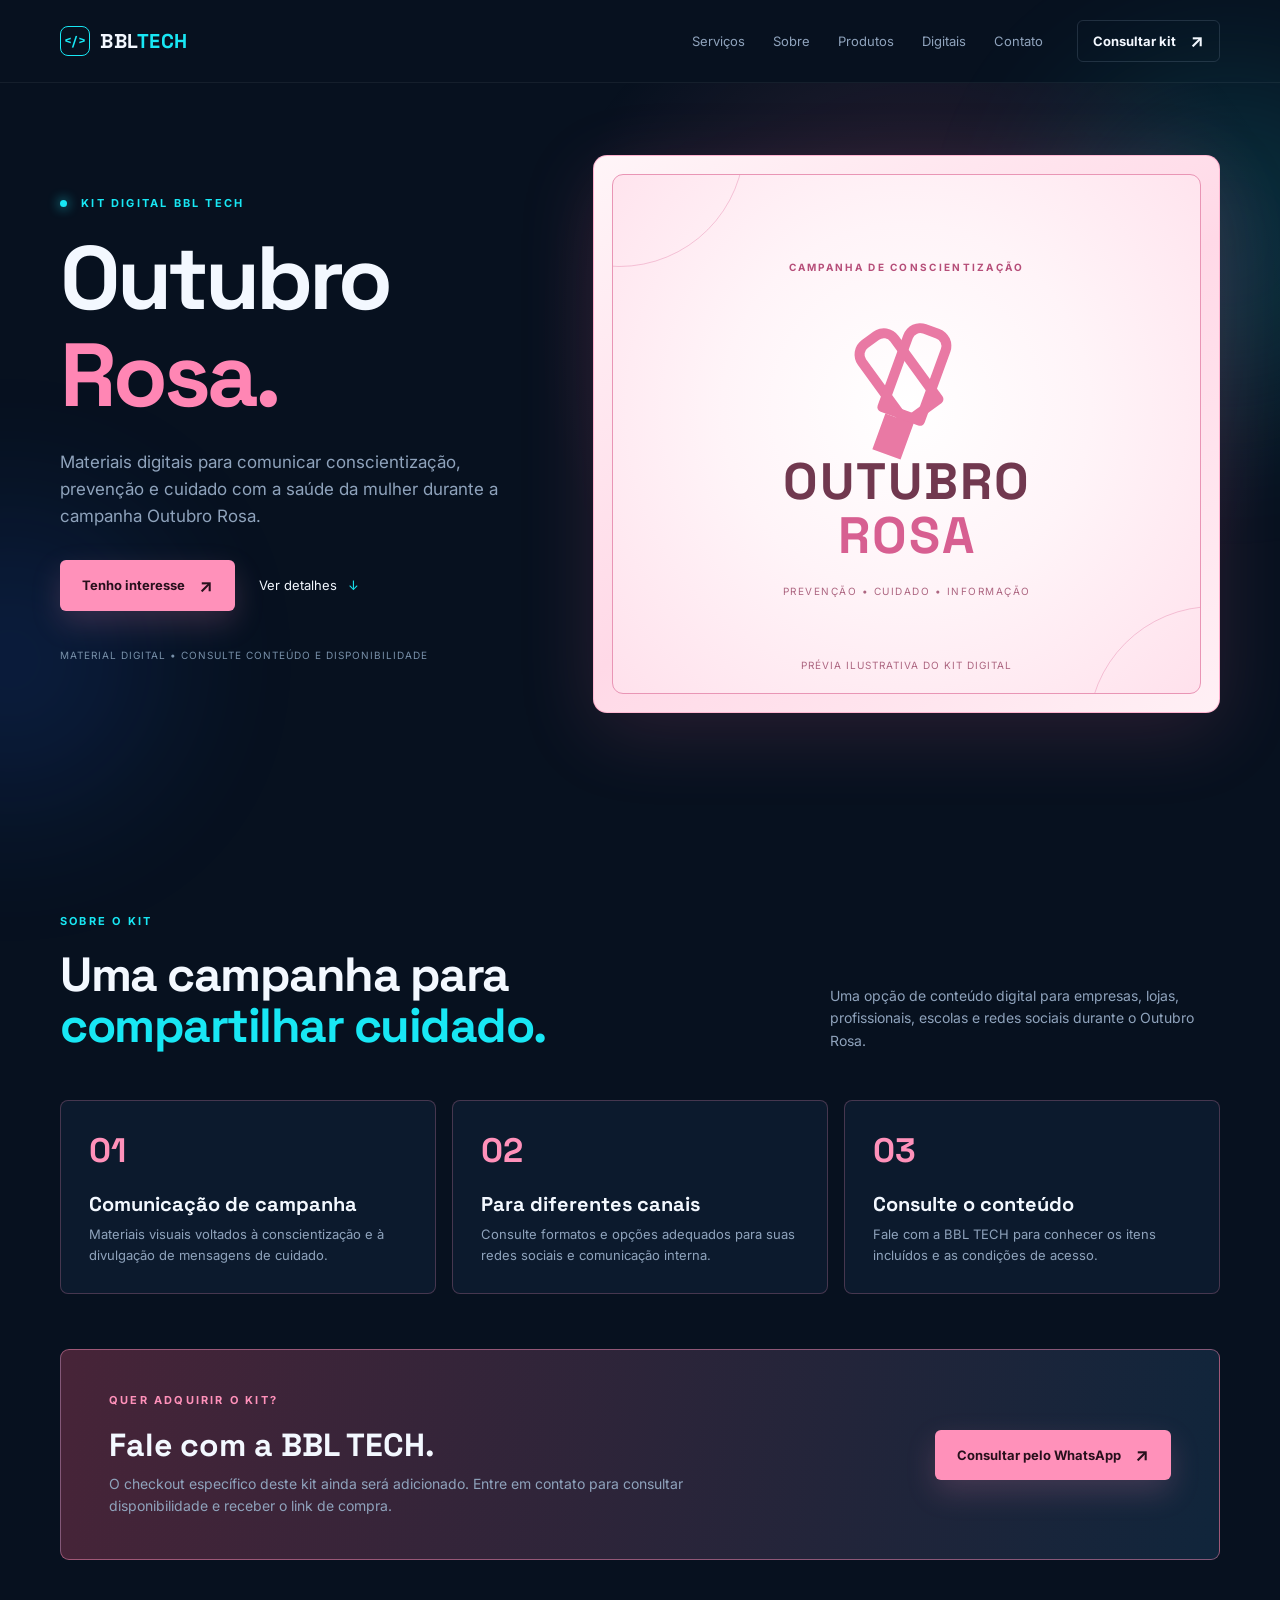
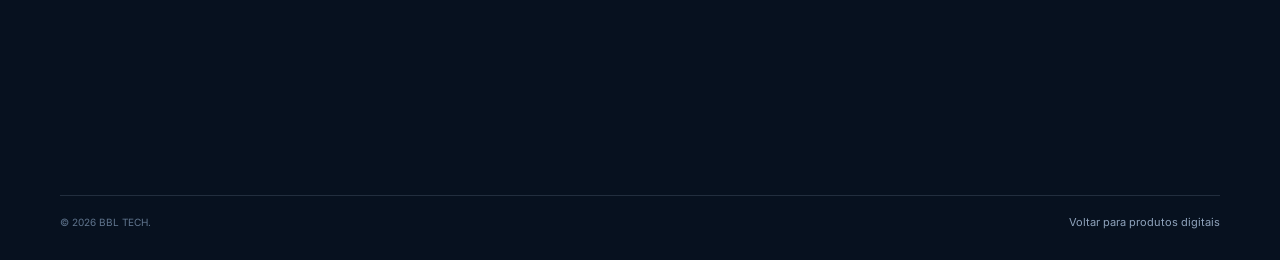
==== kit-outubro-rosa.html @ 15169486 "Adiciona página do Kit Outubro Rosa" ====
<!doctype html>
<html lang="pt-BR">
  <head>
    <meta charset="UTF-8" />
    <meta name="viewport" content="width=device-width, initial-scale=1.0" />
    <meta name="description" content="Conheça o Kit Outubro Rosa da BBL TECH: materiais digitais para campanhas de conscientização e cuidado com a saúde da mulher." />
    <meta name="theme-color" content="#07111f" />
    <title>Kit Outubro Rosa | BBL TECH</title>
    <link rel="preconnect" href="https://fonts.googleapis.com" />
    <link rel="preconnect" href="https://fonts.gstatic.com" crossorigin />
    <link href="https://fonts.googleapis.com/css2?family=Inter:wght@400;500;600;700;800&family=Space+Grotesk:wght@500;600;700&display=swap" rel="stylesheet" />
    <link rel="stylesheet" href="styles.css" />
    <link rel="stylesheet" href="kit-outubro-rosa.css" />
  </head>
  <body>
    <div class="page-glow page-glow--one"></div><div class="page-glow page-glow--two"></div>
    <header class="site-header"><div class="container nav-wrap"><a class="brand" href="index.html"><span class="brand-mark">&lt;/&gt;</span><span>BBL<span class="brand-accent">TECH</span></span></a><button class="menu-toggle" type="button" aria-label="Abrir menu" aria-expanded="false">☰</button><nav class="nav-links" aria-label="Navegação principal"><a href="servicos.html">Serviços</a><a href="sobre.html">Sobre</a><a href="produtos.html">Produtos</a><a href="produtos-digitais.html">Digitais</a><a href="contato.html">Contato</a></nav><a class="button button--small button--outline nav-cta" href="https://wa.me/5592991587858?text=Olá%20BBL%20TECH!%20Tenho%20interesse%20no%20Kit%20Outubro%20Rosa." target="_blank" rel="noopener">Consultar kit <span>↗</span></a></div></header>
    <main>
      <section class="kit-hero kit-hero--pink"><div class="container kit-hero-grid"><div class="kit-hero-copy"><p class="eyebrow"><span class="eyebrow-dot"></span> Kit digital BBL TECH</p><h1>Outubro<br /><span>Rosa.</span></h1><p class="kit-lead">Materiais digitais para comunicar conscientização, prevenção e cuidado com a saúde da mulher durante a campanha Outubro Rosa.</p><div class="kit-hero-actions"><a class="button button--pink" href="https://wa.me/5592991587858?text=Olá%20BBL%20TECH!%20Quero%20comprar%20o%20Kit%20Outubro%20Rosa." target="_blank" rel="noopener">Tenho interesse <span>↗</span></a><a class="text-link" href="#detalhes">Ver detalhes <span>↓</span></a></div><p class="kit-note">Material digital • Consulte conteúdo e disponibilidade</p></div><div class="pink-kit-preview" role="img" aria-label="Capa ilustrativa do Kit Outubro Rosa"><div class="pink-preview-frame"><span class="pink-preview-label">CAMPANHA DE CONSCIENTIZAÇÃO</span><div class="pink-ribbon" aria-hidden="true"></div><h2>OUTUBRO<br /><strong>ROSA</strong></h2><p>PREVENÇÃO • CUIDADO • INFORMAÇÃO</p><span class="pink-preview-caption">Prévia ilustrativa do kit digital</span></div></div></div></section>
      <section class="section-pad" id="detalhes"><div class="container"><div class="section-heading"><div><p class="eyebrow">Sobre o kit</p><h2>Uma campanha para<br /><span>compartilhar cuidado.</span></h2></div><p>Uma opção de conteúdo digital para empresas, lojas, profissionais, escolas e redes sociais durante o Outubro Rosa.</p></div><div class="kit-benefits kit-benefits--pink"><article><strong>01</strong><h3>Comunicação de campanha</h3><p>Materiais visuais voltados à conscientização e à divulgação de mensagens de cuidado.</p></article><article><strong>02</strong><h3>Para diferentes canais</h3><p>Consulte formatos e opções adequados para suas redes sociais e comunicação interna.</p></article><article><strong>03</strong><h3>Consulte o conteúdo</h3><p>Fale com a BBL TECH para conhecer os itens incluídos e as condições de acesso.</p></article></div><div class="kit-buy-box kit-buy-box--pink"><div><p class="eyebrow">Quer adquirir o kit?</p><h2>Fale com a BBL TECH.</h2><p>O checkout específico deste kit ainda será adicionado. Entre em contato para consultar disponibilidade e receber o link de compra.</p></div><a class="button button--pink" href="https://wa.me/5592991587858?text=Olá%20BBL%20TECH!%20Quero%20consultar%20o%20checkout%20do%20Kit%20Outubro%20Rosa." target="_blank" rel="noopener">Consultar pelo WhatsApp <span>↗</span></a></div></div></section>
    </main>
    <footer class="site-footer"><div class="container footer-bottom"><span>© <span id="year"></span> BBL TECH.</span><a href="produtos-digitais.html#catalogo">Voltar para produtos digitais</a></div></footer>
    <script src="script.js"></script>
  </body>
</html>
---- styles.css ----
:root{--bg:#07111f;--surface:#0c1a2d;--surface-2:#10243b;--cyan:#18e7f4;--blue:#3b82f6;--text:#f3f8ff;--muted:#8fa3bc;--line:rgba(143,163,188,.2);--container:1160px}*{box-sizing:border-box}html{scroll-behavior:smooth}body{margin:0;background:var(--bg);color:var(--text);font-family:Inter,Arial,sans-serif;line-height:1.6;overflow-x:hidden}.page-glow{position:fixed;border-radius:50%;filter:blur(80px);opacity:.14;pointer-events:none;z-index:-1}.page-glow--one{width:340px;height:340px;background:var(--cyan);top:8%;right:-120px}.page-glow--two{width:300px;height:300px;background:#246bff;bottom:10%;left:-140px}.container{width:min(calc(100% - 48px),var(--container));margin:auto}.site-header{position:relative;z-index:5;border-bottom:1px solid rgba(255,255,255,.06)}.nav-wrap{min-height:82px;display:flex;align-items:center;gap:34px}.brand{display:flex;align-items:center;gap:10px;color:var(--text);font-family:'Space Grotesk',sans-serif;font-size:20px;font-weight:700;letter-spacing:.5px;text-decoration:none}.brand-mark{display:grid;place-items:center;color:var(--cyan);font-size:13px;border:1px solid var(--cyan);width:30px;height:30px;border-radius:8px}.brand-accent{color:var(--cyan)}.nav-links{display:flex;gap:28px;margin-left:auto}.nav-links a,.footer-links a{color:var(--muted);text-decoration:none;font-size:13px;transition:.2s}.nav-links a:hover,.footer-links a:hover{color:var(--cyan)}.button{display:inline-flex;align-items:center;justify-content:center;gap:14px;border-radius:6px;padding:15px 22px;text-decoration:none;font-size:13px;font-weight:700;transition:transform .2s,background .2s}.button:hover{transform:translateY(-2px)}.button span{font-size:18px;line-height:0}.button--small{padding:10px 15px}.button--primary{background:var(--cyan);color:#04131d;box-shadow:0 12px 30px rgba(24,231,244,.15)}.button--primary:hover{background:#7af6fc}.button--outline{border:1px solid var(--line);color:var(--text)}.button--outline:hover{border-color:var(--cyan);color:var(--cyan)}.menu-toggle{display:none;background:none;border:0;color:var(--text);font-size:24px}.section-pad{padding:112px 0}.hero{padding-top:90px;padding-bottom:88px}.hero-grid{display:grid;grid-template-columns:1fr 1fr;align-items:center;gap:48px}.eyebrow{margin:0 0 18px;color:var(--cyan);font-size:11px;font-weight:700;letter-spacing:2.2px;text-transform:uppercase}.eyebrow-dot{display:inline-block;width:7px;height:7px;background:var(--cyan);border-radius:50%;margin-right:9px;box-shadow:0 0 12px var(--cyan)}h1,h2,h3{font-family:'Space Grotesk',sans-serif;line-height:1.08;margin:0}h1{font-size:clamp(42px,5.2vw,70px);letter-spacing:-2.8px;max-width:650px}h1 span,h2 span{color:var(--cyan)}.hero-text{color:var(--muted);font-size:16px;max-width:480px;margin:26px 0 30px}.hero-actions{display:flex;align-items:center;gap:26px}.text-link{color:var(--text);font-size:13px;text-decoration:none}.text-link span{color:var(--cyan);margin-left:7px}.hero-trust{display:flex;align-items:center;gap:10px;color:var(--muted);font-size:11px;margin-top:48px}.trust-line{height:1px;width:36px;background:var(--cyan)}.hero-art{position:relative;height:420px;display:grid;place-items:center}.orbit{position:absolute;border:1px solid rgba(24,231,244,.25);border-radius:50%;transform:rotate(-24deg)}.orbit--one{width:390px;height:165px}.orbit--two{width:310px;height:290px;transform:rotate(40deg)}.monitor{position:relative;z-index:2;width:260px;height:205px;border:5px solid #152f4a;border-radius:13px;background:#061321;box-shadow:0 0 0 1px var(--cyan),0 0 50px rgba(24,231,244,.18),inset 0 0 35px rgba(24,231,244,.1)}.monitor-screen{height:100%;padding:24px;background:linear-gradient(135deg,#0a2137,#07121e);border-radius:8px;position:relative;overflow:hidden}.screen-bar{height:7px;width:40%;background:var(--cyan);border-radius:10px;opacity:.8}.screen-code{display:grid;gap:11px;margin-top:28px}.screen-code i{display:block;height:4px;background:#3b82f6;border-radius:5px;opacity:.75}.screen-code i:nth-child(2n){width:70%;background:var(--cyan)}.screen-code i:nth-child(3n){width:45%}.screen-pulse{position:absolute;bottom:22px;right:20px;width:42px;height:42px;border:2px solid var(--cyan);border-radius:50%;box-shadow:0 0 20px var(--cyan)}.monitor-stand{position:absolute;bottom:-43px;left:50%;width:52px;height:45px;border-left:5px solid #153855;border-right:5px solid #153855;transform:translateX(-50%)}.monitor-stand:after{content:'';position:absolute;bottom:0;left:50%;width:110px;height:6px;background:#153855;border-radius:10px;transform:translateX(-50%)}.tech-card{position:absolute;z-index:3;background:rgba(13,31,53,.92);border:1px solid var(--line);border-radius:7px;color:var(--muted);font-size:9px;letter-spacing:1px;padding:12px 15px;box-shadow:0 12px 30px rgba(0,0,0,.25)}.tech-card--top{top:51px;left:16px}.tech-card--bottom{bottom:54px;right:2px}.tech-card strong{color:var(--cyan);margin-left:5px}.status-dot{display:inline-block;width:6px;height:6px;border-radius:50%;background:#5cffae;box-shadow:0 0 8px #5cffae;margin-right:7px}.signal{color:var(--cyan);font-size:18px;vertical-align:middle;margin-right:5px}.floating-chip{position:absolute;z-index:3;display:grid;place-items:center;color:var(--cyan);font-weight:700;border:1px solid rgba(24,231,244,.5);background:#0d253b;width:42px;height:42px;border-radius:10px;box-shadow:0 0 25px rgba(24,231,244,.16)}.chip--one{right:45px;top:28px}.chip--two{left:20px;bottom:76px}.chip--three{right:72px;bottom:15px}.service-strip{border-top:1px solid var(--line);border-bottom:1px solid var(--line);background:rgba(13,31,53,.3)}.strip-grid{display:flex;justify-content:space-between;align-items:center;min-height:65px;color:var(--muted);font-size:10px;letter-spacing:1.2px;text-transform:uppercase}.strip-grid span:nth-child(even){color:var(--cyan);font-size:15px}.section-heading{display:flex;align-items:end;justify-content:space-between;gap:40px;margin-bottom:48px}.section-heading h2,.about-copy h2,.contact-box h2{font-size:clamp(32px,4vw,48px);letter-spacing:-1.5px}.section-heading>p{color:var(--muted);max-width:390px;font-size:14px;margin:0}.services-grid{display:grid;grid-template-columns:repeat(3,1fr);gap:16px}.service-card{min-height:238px;padding:28px;background:var(--surface);border:1px solid var(--line);border-radius:8px;display:flex;flex-direction:column;transition:.25s}.service-card:hover{border-color:rgba(24,231,244,.55);transform:translateY(-4px)}.service-card--featured{background:linear-gradient(140deg,#0f3552,#0d2238);border-color:rgba(24,231,244,.4)}.icon{color:var(--cyan);font-size:25px;margin-bottom:23px}.service-card h3{font-size:19px;margin-bottom:11px}.service-card p{color:var(--muted);font-size:13px;margin:0 0 20px}.service-card a{color:var(--cyan);font-size:11px;font-weight:700;text-decoration:none;margin-top:auto}.service-card a span{font-size:17px;margin-left:7px}.about-section{background:linear-gradient(90deg,rgba(11,32,53,.4),transparent)}.about-grid{display:grid;grid-template-columns:1fr 1fr;gap:90px;align-items:center}.about-visual{height:380px;position:relative;display:grid;place-items:center}.about-ring{position:absolute;width:280px;height:280px;border:1px dashed rgba(24,231,244,.45);border-radius:50%;box-shadow:0 0 50px rgba(24,231,244,.09)}.about-ring:before,.about-ring:after{content:'';position:absolute;border-radius:50%;border:1px solid rgba(59,130,246,.4)}.about-ring:before{inset:28px}.about-ring:after{inset:-34px;border-color:rgba(24,231,244,.15)}.about-core{position:relative;z-index:1;display:grid;place-items:center;width:150px;height:150px;border-radius:50%;background:radial-gradient(circle at 30% 30%,#174f71,#071725 65%);border:1px solid var(--cyan);color:var(--text);font:700 22px/1 'Space Grotesk';text-align:center;box-shadow:0 0 55px rgba(24,231,244,.25)}.about-core span{color:var(--cyan);font-size:15px;letter-spacing:3px}.about-label{position:absolute;color:var(--muted);font-size:9px;letter-spacing:2px}.about-label--one{top:45px;right:70px}.about-label--two{bottom:48px;left:50px}.about-label--three{top:100px;left:22px}.about-copy>p:not(.eyebrow){color:var(--muted);font-size:14px;max-width:510px}.stats{display:flex;gap:45px;margin-top:34px}.stats div{display:flex;gap:10px;align-items:flex-start}.stats strong{color:var(--cyan);font:700 20px 'Space Grotesk'}.stats span{color:var(--muted);font-size:10px;text-transform:uppercase;letter-spacing:1px;line-height:1.5}.projects-section{padding-top:95px}.projects-grid{display:grid;grid-template-columns:2fr 1fr 1fr;gap:16px}.project-card{min-height:265px;padding:25px;background:var(--surface);border:1px solid var(--line);border-radius:8px;position:relative;display:flex;flex-direction:column;justify-content:space-between;overflow:hidden}.project-card:after{content:'';position:absolute;width:180px;height:180px;border:1px solid rgba(24,231,244,.2);border-radius:50%;right:-70px;bottom:-70px}.project-card--large{background:linear-gradient(145deg,#114b65,#0d2338)}.project-number{color:var(--cyan);font-size:11px;letter-spacing:2px}.project-card p{color:var(--cyan);font-size:11px;text-transform:uppercase;letter-spacing:1.5px;margin:0 0 10px}.project-card h3{font-size:21px;max-width:280px}.project-arrow{position:absolute;right:25px;top:22px;color:var(--cyan);font-size:22px}.contact-section{padding-top:65px}.contact-box{display:flex;justify-content:space-between;align-items:center;gap:40px;padding:60px 70px;border:1px solid rgba(24,231,244,.35);border-radius:9px;background:radial-gradient(circle at 85% 50%,rgba(24,231,244,.13),transparent 35%),#0b1e32}.contact-box>div>p:last-child{color:var(--muted);font-size:14px;margin:22px 0 0}.contact-action{display:flex;flex-direction:column;align-items:center;gap:14px}.contact-action small{color:var(--muted);font-size:11px}.site-footer{padding:65px 0 28px}.footer-main{display:grid;grid-template-columns:1.3fr 1fr 1fr;align-items:start;gap:35px}.footer-main p{color:var(--muted);font-size:12px;margin:0}.footer-links{display:flex;gap:25px;justify-content:flex-end}.footer-bottom{margin-top:58px;padding-top:18px;border-top:1px solid var(--line);display:flex;justify-content:space-between;color:#60758e;font-size:10px}
@media(max-width:800px){.container{width:min(calc(100% - 34px),var(--container))}.nav-wrap{min-height:70px}.nav-links,.nav-cta{display:none}.menu-toggle{display:block;margin-left:auto}.nav-links.is-open{display:flex;position:absolute;top:70px;left:0;right:0;padding:20px 17px;background:#091a2c;border-bottom:1px solid var(--line);flex-direction:column;gap:16px}.nav-links.is-open+ .nav-cta{display:none}.hero{padding-top:62px}.hero-grid,.about-grid{grid-template-columns:1fr}.hero-art{height:340px;order:-1}.hero-copy{text-align:left}.hero-actions{flex-wrap:wrap}.section-pad{padding:76px 0}.section-heading{display:block;margin-bottom:30px}.section-heading>p{margin-top:18px}.services-grid{grid-template-columns:1fr 1fr}.about-grid{gap:25px}.about-visual{height:300px}.projects-grid{grid-template-columns:1fr}.project-card{min-height:210px}.contact-box{padding:38px 28px;display:block}.contact-action{align-items:flex-start;margin-top:28px}.footer-main{grid-template-columns:1fr}.footer-links{justify-content:flex-start}.footer-bottom{margin-top:35px;display:block}.footer-bottom span+span{display:block;margin-top:8px}.strip-grid{gap:10px;justify-content:center;flex-wrap:wrap;padding:15px 0;text-align:center}.strip-grid span:nth-child(even){display:none}}
@media(max-width:470px){h1{font-size:41px;letter-spacing:-2px}.hero-art{transform:scale(.83);margin:-22px -40px}.services-grid{grid-template-columns:1fr}.hero-actions{gap:18px}.stats{gap:20px}.about-label--one{right:15px}.about-label--two{left:10px}}

/* Produtos */
.products-hero{padding:78px 0 60px;background:radial-gradient(circle at 78% 40%,rgba(24,231,244,.1),transparent 34%)}
.products-hero h1{max-width:760px}.products-hero-text{max-width:600px;color:var(--muted);font-size:16px;margin:24px 0 0}
.catalog-toolbar{display:flex;align-items:center;justify-content:space-between;gap:20px;margin-bottom:28px}.catalog-toolbar p{color:var(--muted);font-size:13px;margin:0}.filter-list{display:flex;gap:8px;flex-wrap:wrap}.filter-btn{font:600 11px Inter,sans-serif;letter-spacing:.5px;color:var(--muted);background:transparent;border:1px solid var(--line);border-radius:99px;padding:9px 13px;cursor:pointer}.filter-btn:hover,.filter-btn.is-active{color:#06131e;background:var(--cyan);border-color:var(--cyan)}.products-grid{display:grid;grid-template-columns:repeat(3,1fr);gap:16px}.product-card{min-height:340px;background:var(--surface);border:1px solid var(--line);border-radius:9px;padding:22px;display:flex;flex-direction:column;transition:.25s}.product-card:hover{border-color:rgba(24,231,244,.55);transform:translateY(-4px)}.product-card.is-hidden{display:none}.product-visual{height:130px;border-radius:7px;background:linear-gradient(145deg,#123452,#091827);display:grid;place-items:center;margin-bottom:20px;position:relative;overflow:hidden}.product-visual:after{content:'';position:absolute;width:150px;height:150px;border:1px solid rgba(24,231,244,.2);border-radius:50%}.product-symbol{position:relative;z-index:1;color:var(--cyan);font:700 32px 'Space Grotesk';text-shadow:0 0 20px rgba(24,231,244,.5)}.product-tag{position:absolute;z-index:2;top:10px;left:10px;font-size:9px;letter-spacing:1px;color:var(--cyan);text-transform:uppercase}.product-card h3{font-size:19px;margin-bottom:9px}.product-card p{color:var(--muted);font-size:13px;margin:0 0 18px}.product-meta{display:flex;gap:7px;flex-wrap:wrap;margin-top:auto;margin-bottom:17px}.product-meta span{color:#a9bfd5;background:#122a43;border-radius:4px;padding:5px 7px;font-size:10px}.product-cta{color:var(--cyan);font-size:11px;font-weight:700;text-decoration:none}.product-cta span{font-size:16px;margin-left:6px}.complete-kit{margin-top:55px;padding:42px 48px;border:1px solid rgba(24,231,244,.35);border-radius:9px;background:linear-gradient(100deg,#0e324d,#0c1d31);display:flex;align-items:center;justify-content:space-between;gap:35px}.complete-kit h2{font-size:32px;margin:0 0 12px}.complete-kit p{color:var(--muted);font-size:14px;margin:0;max-width:620px}.complete-kit-icon{color:var(--cyan);font:700 50px 'Space Grotesk';white-space:nowrap}
@media(max-width:800px){.products-grid{grid-template-columns:1fr 1fr}.catalog-toolbar{display:block}.filter-list{margin-top:18px}.complete-kit{display:block;padding:32px 25px}.complete-kit-icon{margin-top:20px}}
@media(max-width:470px){.products-grid{grid-template-columns:1fr}.products-hero{padding-top:55px}.complete-kit h2{font-size:27px}}

.digital-hero{background:radial-gradient(circle at 78% 40%,rgba(59,130,246,.13),transparent 34%)}.digital-grid{margin-top:10px}.digital-callout{margin-top:55px;padding:42px 48px;border:1px solid rgba(24,231,244,.35);border-radius:9px;background:linear-gradient(100deg,#0e324d,#0c1d31);display:flex;align-items:center;justify-content:space-between;gap:35px}.digital-callout h2{font-size:32px;margin:0 0 12px}.digital-callout p:not(.eyebrow){color:var(--muted);font-size:14px;margin:0;max-width:620px}@media(max-width:800px){.digital-callout{display:block;padding:32px 25px}.digital-callout .button{margin-top:25px}}
.kit-hero{padding:72px 0 88px;background:radial-gradient(circle at 72% 35%,rgba(255,206,72,.16),transparent 38%)}.kit-hero-grid{display:grid;grid-template-columns:.85fr 1.15fr;gap:70px;align-items:center}.kit-hero h1{font-size:clamp(54px,7vw,92px);letter-spacing:-4px}.kit-hero h1 span{color:#f4c834}.kit-lead{color:var(--muted);font-size:17px;max-width:470px;margin:25px 0 30px}.kit-hero-actions{display:flex;align-items:center;gap:24px}.kit-note{color:#7890a9;font-size:10px;letter-spacing:1px;text-transform:uppercase;margin-top:36px}.kit-image-wrap{max-height:650px;overflow:hidden;border:1px solid rgba(244,200,52,.55);border-radius:12px;background:#fff0b9;box-shadow:0 20px 80px rgba(244,200,52,.12)}.kit-image-wrap img{display:block;width:100%;height:auto}.kit-benefits{display:grid;grid-template-columns:repeat(3,1fr);gap:16px}.kit-benefits article{padding:28px;background:var(--surface);border:1px solid var(--line);border-radius:8px}.kit-benefits strong{color:#f4c834;font:700 34px 'Space Grotesk'}.kit-benefits h3{font-size:20px;margin:22px 0 8px}.kit-benefits p{color:var(--muted);font-size:13px;margin:0}.kit-buy-box{margin-top:55px;padding:42px 48px;border:1px solid rgba(244,200,52,.55);border-radius:9px;background:linear-gradient(100deg,#453a16,#10253b);display:flex;align-items:center;justify-content:space-between;gap:35px}.kit-buy-box h2{font-size:32px;margin:0 0 10px}.kit-buy-box p:not(.eyebrow){color:var(--muted);font-size:14px;margin:0;max-width:600px}.site-footer a{color:var(--muted);font-size:11px;text-decoration:none}@media(max-width:800px){.kit-hero-grid{grid-template-columns:1fr;gap:35px}.kit-image-wrap{max-height:500px}.kit-benefits{grid-template-columns:1fr}.kit-buy-box{display:block;padding:32px 25px}.kit-buy-box .button{margin-top:24px}}@media(max-width:470px){.kit-hero{padding-top:50px}.kit-hero h1{letter-spacing:-2px}.kit-hero-actions{flex-wrap:wrap}.kit-image-wrap{max-height:390px}}
.featured-section{padding-top:78px;background:linear-gradient(180deg,rgba(13,31,53,.2),transparent)}.featured-grid{display:grid;grid-template-columns:1.3fr 1fr 1fr 1fr;gap:16px}.featured-card{min-height:270px;padding:25px;background:var(--surface);border:1px solid var(--line);border-radius:8px;text-decoration:none;color:var(--text);display:flex;flex-direction:column;transition:.25s}.featured-card:hover{transform:translateY(-4px);border-color:rgba(24,231,244,.55)}.featured-card--main{background:linear-gradient(145deg,#114b65,#0d2338);border-color:rgba(24,231,244,.4)}.featured-label{color:var(--cyan);font-size:9px;letter-spacing:1.6px;font-weight:700}.featured-icon{margin:29px 0 20px;color:var(--cyan);font:700 30px 'Space Grotesk';text-shadow:0 0 18px rgba(24,231,244,.45)}.featured-card h3{font-size:20px;margin-bottom:9px}.featured-card p{color:var(--muted);font-size:12px;margin:0 0 18px}.featured-card strong{color:var(--cyan);font-size:10px;margin-top:auto}.featured-card strong span{font-size:16px;margin-left:5px}.digital-banner{padding:0 0 85px}.digital-banner-inner{padding:42px 55px;border:1px solid rgba(24,231,244,.35);border-radius:9px;background:radial-gradient(circle at 83% 45%,rgba(24,231,244,.14),transparent 33%),#0b1e32;display:flex;align-items:center;justify-content:space-between;gap:30px}.digital-banner h2{font-size:clamp(30px,4vw,44px);letter-spacing:-1px;margin:0 0 13px}.digital-banner p:not(.eyebrow){color:var(--muted);font-size:13px;max-width:520px;margin:0}.digital-banner .button{white-space:nowrap}@media(max-width:900px){.featured-grid{grid-template-columns:1fr 1fr}.digital-banner-inner{padding:35px 28px}}@media(max-width:470px){.featured-grid{grid-template-columns:1fr}.digital-banner-inner{display:block}.digital-banner .button{margin-top:25px}}
---- kit-outubro-rosa.css ----
.kit-hero--pink{background:radial-gradient(circle at 72% 35%,rgba(255,126,177,.17),transparent 38%)}
.kit-hero--pink h1 span{color:#ff86b4}
.button--pink{display:inline-flex;align-items:center;justify-content:center;gap:14px;border-radius:6px;padding:15px 22px;background:#ff91ba;color:#27101c;text-decoration:none;font-size:13px;font-weight:700;box-shadow:0 12px 30px rgba(255,145,186,.18);transition:transform .2s,background .2s}
.button--pink:hover{transform:translateY(-2px);background:#ffc0d6}
.pink-kit-preview{padding:18px;border:1px solid rgba(255,145,186,.58);border-radius:14px;background:linear-gradient(145deg,#fff5f8,#ffd9e7 52%,#fff0f5);box-shadow:0 20px 80px rgba(255,110,165,.14)}
.pink-preview-frame{min-height:520px;padding:34px 24px;border:1px solid #e995b5;border-radius:11px;background:radial-gradient(circle at 50% 45%,#fff 0,#fff4f8 45%,#ffe1ec 100%);display:flex;flex-direction:column;align-items:center;justify-content:center;text-align:center;color:#69344a;position:relative;overflow:hidden}
.pink-preview-frame:before,.pink-preview-frame:after{content:"";position:absolute;width:250px;height:250px;border:1px solid rgba(218,91,143,.3);border-radius:50%}
.pink-preview-frame:before{top:-160px;left:-120px}.pink-preview-frame:after{right:-140px;bottom:-165px}
.pink-preview-label{font-size:10px;letter-spacing:2.3px;font-weight:700;color:#b64e79}
.pink-preview-frame h2{font:700 clamp(34px,4vw,54px)/1.05 'Space Grotesk',sans-serif;letter-spacing:2px;margin:20px 0 10px;color:#71384f}
.pink-preview-frame h2 strong{color:#d75f91}
.pink-preview-frame p{font-size:10px;letter-spacing:1.5px;color:#ad6681}
.pink-ribbon{width:90px;height:112px;margin-top:48px;position:relative;transform:rotate(-8deg)}
.pink-ribbon:before,.pink-ribbon:after{content:"";position:absolute;width:30px;height:78px;top:2px;border:10px solid #e979a4;border-radius:18px 18px 5px 5px}
.pink-ribbon:before{left:10px;transform:rotate(-28deg)}.pink-ribbon:after{right:10px;transform:rotate(28deg)}
.pink-ribbon{border-bottom:40px solid transparent}.pink-ribbon:after{box-shadow:0 48px 0 -10px #e979a4}
.pink-preview-caption{position:absolute;bottom:20px;font-size:10px;color:#ad6681;letter-spacing:1px;text-transform:uppercase}
.kit-benefits--pink article{border-color:rgba(255,145,186,.24)}.kit-benefits--pink strong{color:#ff91ba}
.kit-buy-box--pink{border-color:rgba(255,145,186,.48);background:linear-gradient(100deg,#472438,#10253b)}.kit-buy-box--pink .eyebrow{color:#ff91ba}
@media(max-width:800px){.pink-preview-frame{min-height:400px}}
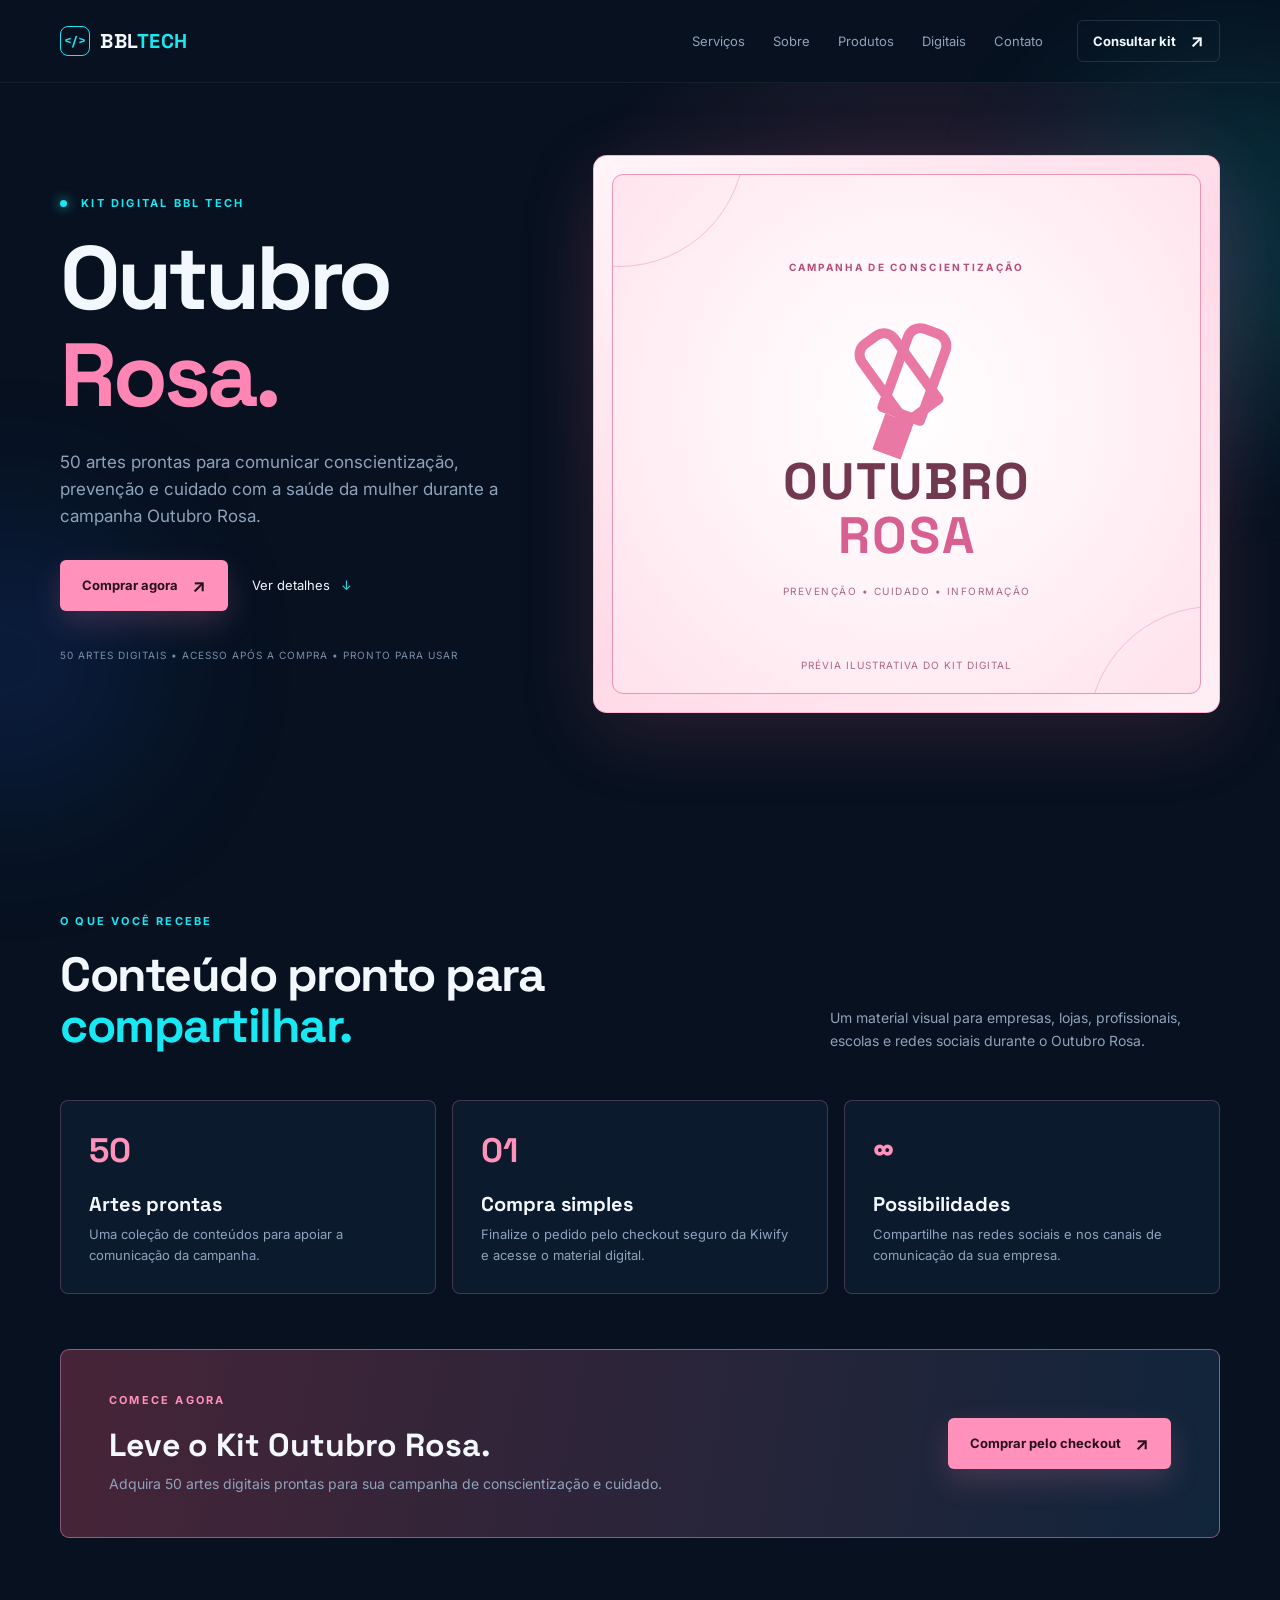
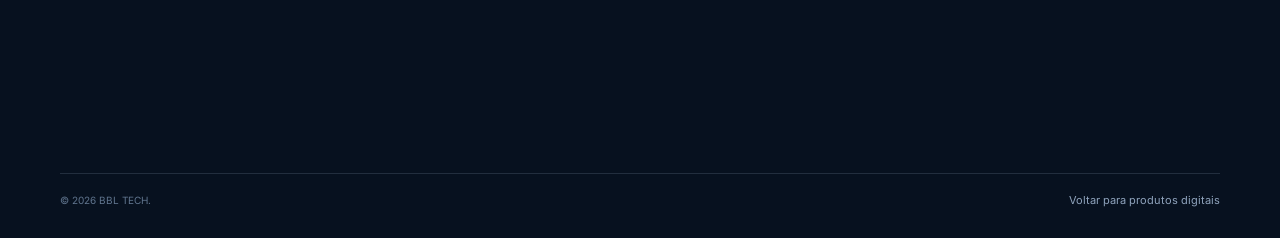
==== commit 13a459f6: "Adiciona página do Kit Outubro Rosa" ====
--- a/kit-outubro-rosa.html
+++ b/kit-outubro-rosa.html
@@ -16,8 +16,8 @@
     <div class="page-glow page-glow--one"></div><div class="page-glow page-glow--two"></div>
     <header class="site-header"><div class="container nav-wrap"><a class="brand" href="index.html"><span class="brand-mark">&lt;/&gt;</span><span>BBL<span class="brand-accent">TECH</span></span></a><button class="menu-toggle" type="button" aria-label="Abrir menu" aria-expanded="false">☰</button><nav class="nav-links" aria-label="Navegação principal"><a href="servicos.html">Serviços</a><a href="sobre.html">Sobre</a><a href="produtos.html">Produtos</a><a href="produtos-digitais.html">Digitais</a><a href="contato.html">Contato</a></nav><a class="button button--small button--outline nav-cta" href="https://wa.me/5592991587858?text=Olá%20BBL%20TECH!%20Tenho%20interesse%20no%20Kit%20Outubro%20Rosa." target="_blank" rel="noopener">Consultar kit <span>↗</span></a></div></header>
     <main>
-      <section class="kit-hero kit-hero--pink"><div class="container kit-hero-grid"><div class="kit-hero-copy"><p class="eyebrow"><span class="eyebrow-dot"></span> Kit digital BBL TECH</p><h1>Outubro<br /><span>Rosa.</span></h1><p class="kit-lead">Materiais digitais para comunicar conscientização, prevenção e cuidado com a saúde da mulher durante a campanha Outubro Rosa.</p><div class="kit-hero-actions"><a class="button button--pink" href="https://wa.me/5592991587858?text=Olá%20BBL%20TECH!%20Quero%20comprar%20o%20Kit%20Outubro%20Rosa." target="_blank" rel="noopener">Tenho interesse <span>↗</span></a><a class="text-link" href="#detalhes">Ver detalhes <span>↓</span></a></div><p class="kit-note">Material digital • Consulte conteúdo e disponibilidade</p></div><div class="pink-kit-preview" role="img" aria-label="Capa ilustrativa do Kit Outubro Rosa"><div class="pink-preview-frame"><span class="pink-preview-label">CAMPANHA DE CONSCIENTIZAÇÃO</span><div class="pink-ribbon" aria-hidden="true"></div><h2>OUTUBRO<br /><strong>ROSA</strong></h2><p>PREVENÇÃO • CUIDADO • INFORMAÇÃO</p><span class="pink-preview-caption">Prévia ilustrativa do kit digital</span></div></div></div></section>
-      <section class="section-pad" id="detalhes"><div class="container"><div class="section-heading"><div><p class="eyebrow">Sobre o kit</p><h2>Uma campanha para<br /><span>compartilhar cuidado.</span></h2></div><p>Uma opção de conteúdo digital para empresas, lojas, profissionais, escolas e redes sociais durante o Outubro Rosa.</p></div><div class="kit-benefits kit-benefits--pink"><article><strong>01</strong><h3>Comunicação de campanha</h3><p>Materiais visuais voltados à conscientização e à divulgação de mensagens de cuidado.</p></article><article><strong>02</strong><h3>Para diferentes canais</h3><p>Consulte formatos e opções adequados para suas redes sociais e comunicação interna.</p></article><article><strong>03</strong><h3>Consulte o conteúdo</h3><p>Fale com a BBL TECH para conhecer os itens incluídos e as condições de acesso.</p></article></div><div class="kit-buy-box kit-buy-box--pink"><div><p class="eyebrow">Quer adquirir o kit?</p><h2>Fale com a BBL TECH.</h2><p>O checkout específico deste kit ainda será adicionado. Entre em contato para consultar disponibilidade e receber o link de compra.</p></div><a class="button button--pink" href="https://wa.me/5592991587858?text=Olá%20BBL%20TECH!%20Quero%20consultar%20o%20checkout%20do%20Kit%20Outubro%20Rosa." target="_blank" rel="noopener">Consultar pelo WhatsApp <span>↗</span></a></div></div></section>
+      <section class="kit-hero kit-hero--pink"><div class="container kit-hero-grid"><div class="kit-hero-copy"><p class="eyebrow"><span class="eyebrow-dot"></span> Kit digital BBL TECH</p><h1>Outubro<br /><span>Rosa.</span></h1><p class="kit-lead">50 artes prontas para comunicar conscientização, prevenção e cuidado com a saúde da mulher durante a campanha Outubro Rosa.</p><div class="kit-hero-actions"><a class="button button--pink" href="https://pay.kiwify.com.br/Ezfstov" target="_blank" rel="noopener">Comprar agora <span>↗</span></a><a class="text-link" href="#detalhes">Ver detalhes <span>↓</span></a></div><p class="kit-note">50 artes digitais • Acesso após a compra • Pronto para usar</p></div><div class="pink-kit-preview" role="img" aria-label="Capa ilustrativa do Kit Outubro Rosa"><div class="pink-preview-frame"><span class="pink-preview-label">CAMPANHA DE CONSCIENTIZAÇÃO</span><div class="pink-ribbon" aria-hidden="true"></div><h2>OUTUBRO<br /><strong>ROSA</strong></h2><p>PREVENÇÃO • CUIDADO • INFORMAÇÃO</p><span class="pink-preview-caption">Prévia ilustrativa do kit digital</span></div></div></div></section>
+      <section class="section-pad" id="detalhes"><div class="container"><div class="section-heading"><div><p class="eyebrow">O que você recebe</p><h2>Conteúdo pronto para<br /><span>compartilhar.</span></h2></div><p>Um material visual para empresas, lojas, profissionais, escolas e redes sociais durante o Outubro Rosa.</p></div><div class="kit-benefits kit-benefits--pink"><article><strong>50</strong><h3>Artes prontas</h3><p>Uma coleção de conteúdos para apoiar a comunicação da campanha.</p></article><article><strong>01</strong><h3>Compra simples</h3><p>Finalize o pedido pelo checkout seguro da Kiwify e acesse o material digital.</p></article><article><strong>∞</strong><h3>Possibilidades</h3><p>Compartilhe nas redes sociais e nos canais de comunicação da sua empresa.</p></article></div><div class="kit-buy-box kit-buy-box--pink"><div><p class="eyebrow">Comece agora</p><h2>Leve o Kit Outubro Rosa.</h2><p>Adquira 50 artes digitais prontas para sua campanha de conscientização e cuidado.</p></div><a class="button button--pink" href="https://pay.kiwify.com.br/Ezfstov" target="_blank" rel="noopener">Comprar pelo checkout <span>↗</span></a></div></div></section>
     </main>
     <footer class="site-footer"><div class="container footer-bottom"><span>© <span id="year"></span> BBL TECH.</span><a href="produtos-digitais.html#catalogo">Voltar para produtos digitais</a></div></footer>
     <script src="script.js"></script>
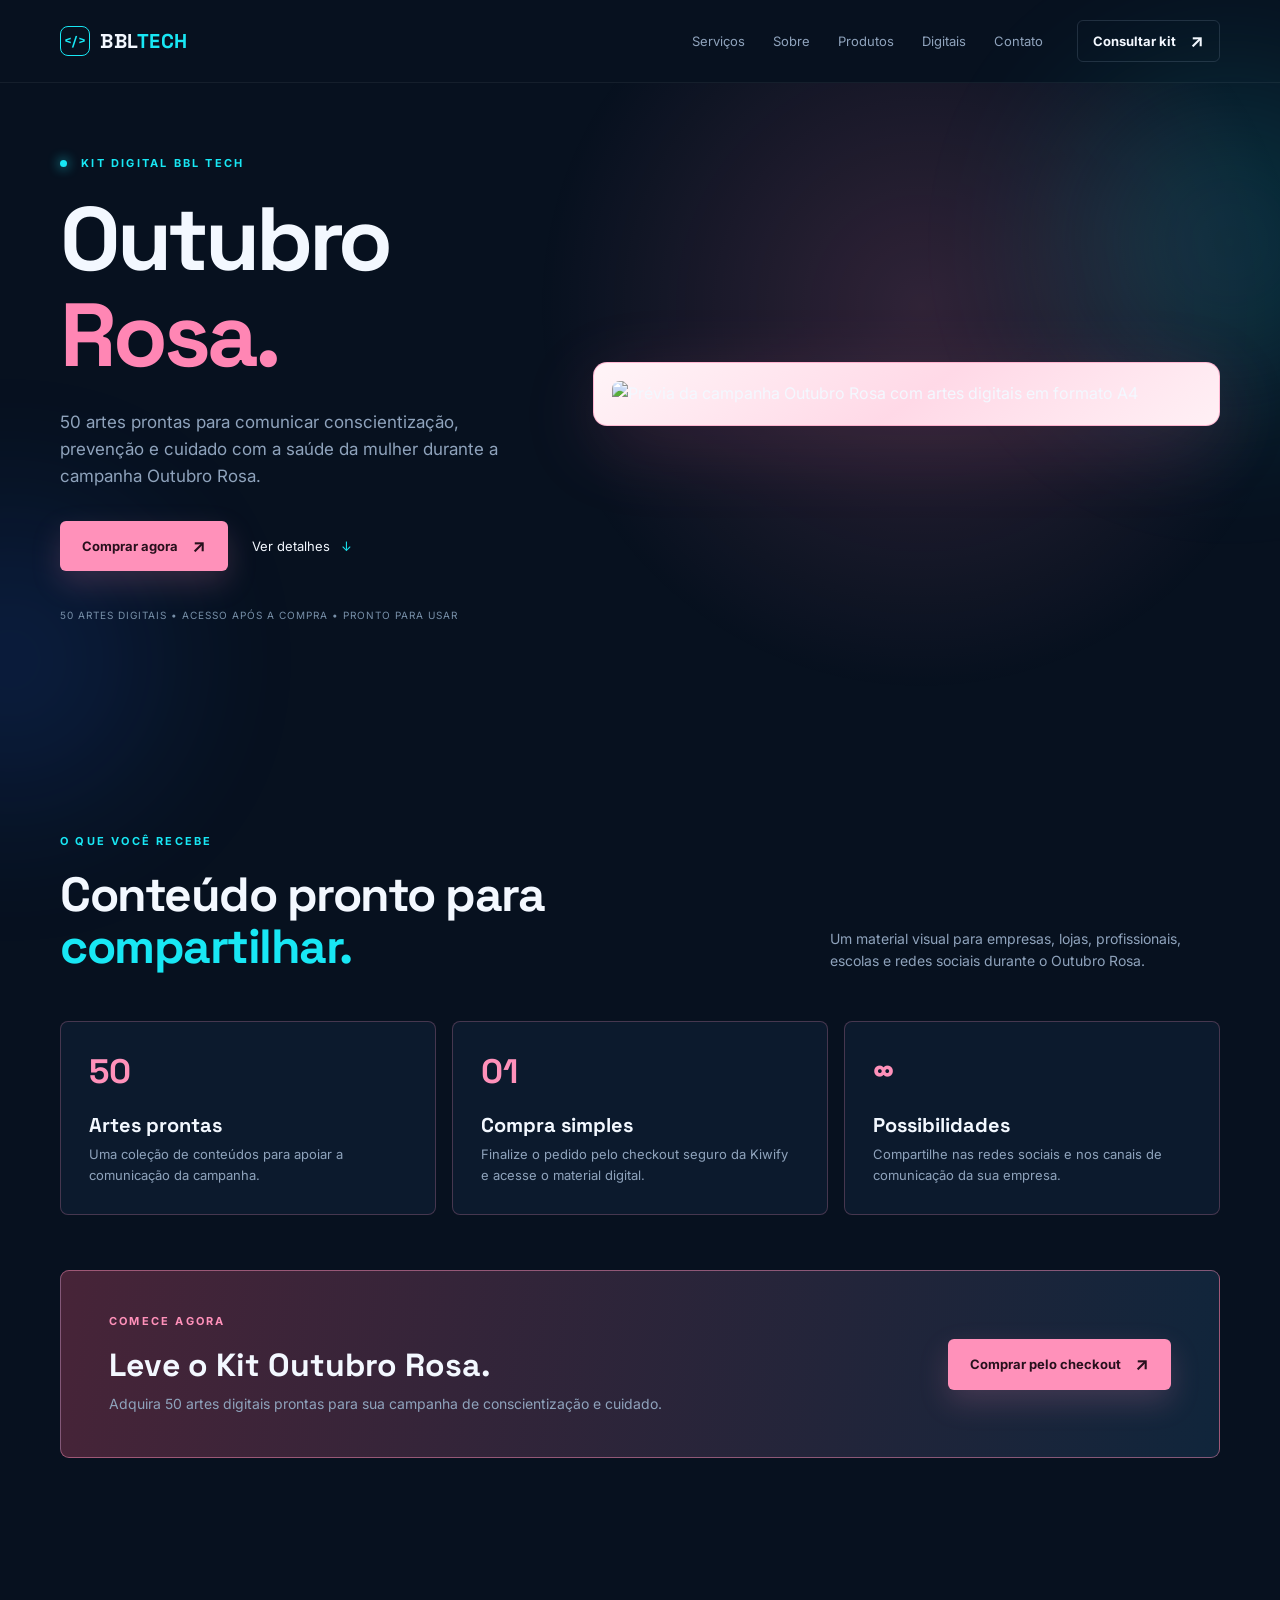
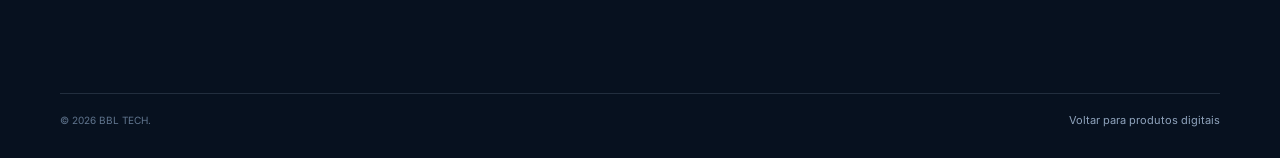
==== commit c1311c28: "Adiciona página do Kit Outubro Rosa" ====
--- a/kit-outubro-rosa.html
+++ b/kit-outubro-rosa.html
@@ -16,7 +16,7 @@
     <div class="page-glow page-glow--one"></div><div class="page-glow page-glow--two"></div>
     <header class="site-header"><div class="container nav-wrap"><a class="brand" href="index.html"><span class="brand-mark">&lt;/&gt;</span><span>BBL<span class="brand-accent">TECH</span></span></a><button class="menu-toggle" type="button" aria-label="Abrir menu" aria-expanded="false">☰</button><nav class="nav-links" aria-label="Navegação principal"><a href="servicos.html">Serviços</a><a href="sobre.html">Sobre</a><a href="produtos.html">Produtos</a><a href="produtos-digitais.html">Digitais</a><a href="contato.html">Contato</a></nav><a class="button button--small button--outline nav-cta" href="https://wa.me/5592991587858?text=Olá%20BBL%20TECH!%20Tenho%20interesse%20no%20Kit%20Outubro%20Rosa." target="_blank" rel="noopener">Consultar kit <span>↗</span></a></div></header>
     <main>
-      <section class="kit-hero kit-hero--pink"><div class="container kit-hero-grid"><div class="kit-hero-copy"><p class="eyebrow"><span class="eyebrow-dot"></span> Kit digital BBL TECH</p><h1>Outubro<br /><span>Rosa.</span></h1><p class="kit-lead">50 artes prontas para comunicar conscientização, prevenção e cuidado com a saúde da mulher durante a campanha Outubro Rosa.</p><div class="kit-hero-actions"><a class="button button--pink" href="https://pay.kiwify.com.br/Ezfstov" target="_blank" rel="noopener">Comprar agora <span>↗</span></a><a class="text-link" href="#detalhes">Ver detalhes <span>↓</span></a></div><p class="kit-note">50 artes digitais • Acesso após a compra • Pronto para usar</p></div><div class="pink-kit-preview" role="img" aria-label="Capa ilustrativa do Kit Outubro Rosa"><div class="pink-preview-frame"><span class="pink-preview-label">CAMPANHA DE CONSCIENTIZAÇÃO</span><div class="pink-ribbon" aria-hidden="true"></div><h2>OUTUBRO<br /><strong>ROSA</strong></h2><p>PREVENÇÃO • CUIDADO • INFORMAÇÃO</p><span class="pink-preview-caption">Prévia ilustrativa do kit digital</span></div></div></div></section>
+      <section class="kit-hero kit-hero--pink"><div class="container kit-hero-grid"><div class="kit-hero-copy"><p class="eyebrow"><span class="eyebrow-dot"></span> Kit digital BBL TECH</p><h1>Outubro<br /><span>Rosa.</span></h1><p class="kit-lead">50 artes prontas para comunicar conscientização, prevenção e cuidado com a saúde da mulher durante a campanha Outubro Rosa.</p><div class="kit-hero-actions"><a class="button button--pink" href="https://pay.kiwify.com.br/Ezfstov" target="_blank" rel="noopener">Comprar agora <span>↗</span></a><a class="text-link" href="#detalhes">Ver detalhes <span>↓</span></a></div><p class="kit-note">50 artes digitais • Acesso após a compra • Pronto para usar</p></div><div class="pink-kit-preview"><img src="assets/campanha-outubro-rosa-50-artes-a4.png" alt="Prévia da campanha Outubro Rosa com artes digitais em formato A4" /></div></div></section>
       <section class="section-pad" id="detalhes"><div class="container"><div class="section-heading"><div><p class="eyebrow">O que você recebe</p><h2>Conteúdo pronto para<br /><span>compartilhar.</span></h2></div><p>Um material visual para empresas, lojas, profissionais, escolas e redes sociais durante o Outubro Rosa.</p></div><div class="kit-benefits kit-benefits--pink"><article><strong>50</strong><h3>Artes prontas</h3><p>Uma coleção de conteúdos para apoiar a comunicação da campanha.</p></article><article><strong>01</strong><h3>Compra simples</h3><p>Finalize o pedido pelo checkout seguro da Kiwify e acesse o material digital.</p></article><article><strong>∞</strong><h3>Possibilidades</h3><p>Compartilhe nas redes sociais e nos canais de comunicação da sua empresa.</p></article></div><div class="kit-buy-box kit-buy-box--pink"><div><p class="eyebrow">Comece agora</p><h2>Leve o Kit Outubro Rosa.</h2><p>Adquira 50 artes digitais prontas para sua campanha de conscientização e cuidado.</p></div><a class="button button--pink" href="https://pay.kiwify.com.br/Ezfstov" target="_blank" rel="noopener">Comprar pelo checkout <span>↗</span></a></div></div></section>
     </main>
     <footer class="site-footer"><div class="container footer-bottom"><span>© <span id="year"></span> BBL TECH.</span><a href="produtos-digitais.html#catalogo">Voltar para produtos digitais</a></div></footer>
--- a/kit-outubro-rosa.css
+++ b/kit-outubro-rosa.css
@@ -3,6 +3,7 @@
 .button--pink{display:inline-flex;align-items:center;justify-content:center;gap:14px;border-radius:6px;padding:15px 22px;background:#ff91ba;color:#27101c;text-decoration:none;font-size:13px;font-weight:700;box-shadow:0 12px 30px rgba(255,145,186,.18);transition:transform .2s,background .2s}
 .button--pink:hover{transform:translateY(-2px);background:#ffc0d6}
 .pink-kit-preview{padding:18px;border:1px solid rgba(255,145,186,.58);border-radius:14px;background:linear-gradient(145deg,#fff5f8,#ffd9e7 52%,#fff0f5);box-shadow:0 20px 80px rgba(255,110,165,.14)}
+.pink-kit-preview img{display:block;width:100%;height:auto;max-height:720px;object-fit:contain;border-radius:8px}
 .pink-preview-frame{min-height:520px;padding:34px 24px;border:1px solid #e995b5;border-radius:11px;background:radial-gradient(circle at 50% 45%,#fff 0,#fff4f8 45%,#ffe1ec 100%);display:flex;flex-direction:column;align-items:center;justify-content:center;text-align:center;color:#69344a;position:relative;overflow:hidden}
 .pink-preview-frame:before,.pink-preview-frame:after{content:"";position:absolute;width:250px;height:250px;border:1px solid rgba(218,91,143,.3);border-radius:50%}
 .pink-preview-frame:before{top:-160px;left:-120px}.pink-preview-frame:after{right:-140px;bottom:-165px}
